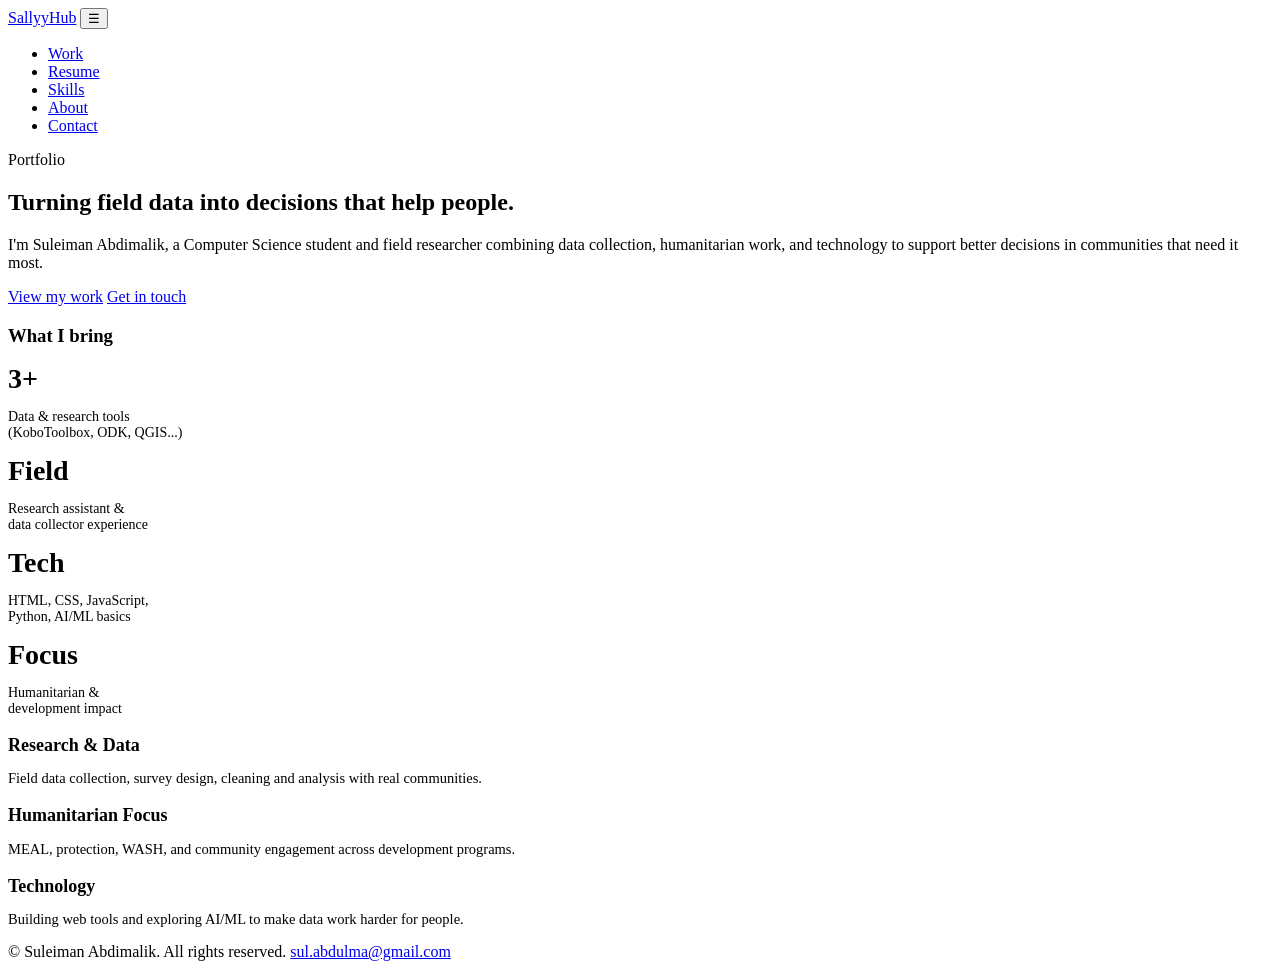
==== index.html @ c83473b5 "Upload website files" ====
<!DOCTYPE html>
<html lang="en">
<head>
<meta charset="UTF-8">
<meta name="viewport" content="width=device-width, initial-scale=1.0">
<title>SallyyHub — Suleiman Abdimalik</title>
<meta name="description" content="Portfolio of Suleiman Abdimalik — Computer Science student, researcher and field data collector.">
<link rel="preconnect" href="https://fonts.googleapis.com">
<link href="https://fonts.googleapis.com/css2?family=Space+Grotesk:wght@500;700&family=Inter:wght@400;500;600;700&display=swap" rel="stylesheet">
<link rel="stylesheet" href="css/style.css">
</head>
<body>

<!-- ============ HEADER / NAV ============ -->
<header class="site-header">
  <nav class="navbar">
    <a href="index.html" class="navbar__brand">Sallyy<span>Hub</span></a>
    <button class="navbar__toggle" aria-label="Toggle menu" aria-expanded="false">&#9776;</button>
    <ul class="navbar__links">
      <li><a href="work.html">Work</a></li>
      <li><a href="resume.html">Resume</a></li>
      <li><a href="skills.html">Skills</a></li>
      <li><a href="about.html">About</a></li>
      <li><a href="contact.html" class="navbar__cta">Contact</a></li>
    </ul>
  </nav>
</header>

<!-- ============ HERO ============ -->
<section class="hero">
  <div class="container hero-grid">
    <div>
      <span class="eyebrow">Portfolio</span>
      <h1>Turning field data into decisions that help people.</h1>
      <p class="lead">
        I'm Suleiman Abdimalik, a Computer Science student and field researcher combining
        data collection, humanitarian work, and technology to support better decisions
        in communities that need it most.
      </p>
      <div class="btn-row">
        <a href="work.html" class="btn btn--primary">View my work</a>
        <a href="contact.html" class="btn btn--ghost">Get in touch</a>
      </div>
    </div>

    <div class="card">
      <h3 style="margin-bottom: 16px;">What I bring</h3>
      <div class="grid-2" style="gap: 16px;">
        <div>
          <strong style="font-family: var(--font-display); font-size: 28px;">3+</strong>
          <p style="color: var(--text-muted); font-size: 14px;">Data &amp; research tools<br>(KoboToolbox, ODK, QGIS...)</p>
        </div>
        <div>
          <strong style="font-family: var(--font-display); font-size: 28px;">Field</strong>
          <p style="color: var(--text-muted); font-size: 14px;">Research assistant &amp;<br>data collector experience</p>
        </div>
        <div>
          <strong style="font-family: var(--font-display); font-size: 28px;">Tech</strong>
          <p style="color: var(--text-muted); font-size: 14px;">HTML, CSS, JavaScript,<br>Python, AI/ML basics</p>
        </div>
        <div>
          <strong style="font-family: var(--font-display); font-size: 28px;">Focus</strong>
          <p style="color: var(--text-muted); font-size: 14px;">Humanitarian &amp;<br>development impact</p>
        </div>
      </div>
    </div>
  </div>
</section>

<!-- ============ QUICK ABOUT STRIP ============ -->
<section class="section" style="padding-top:0;">
  <div class="container">
    <div class="grid-3">
      <div class="card">
        <h3 style="font-size:18px; margin-bottom:8px;">Research &amp; Data</h3>
        <p style="color:var(--text-muted); font-size:14.5px;">Field data collection, survey design, cleaning and analysis with real communities.</p>
      </div>
      <div class="card">
        <h3 style="font-size:18px; margin-bottom:8px;">Humanitarian Focus</h3>
        <p style="color:var(--text-muted); font-size:14.5px;">MEAL, protection, WASH, and community engagement across development programs.</p>
      </div>
      <div class="card">
        <h3 style="font-size:18px; margin-bottom:8px;">Technology</h3>
        <p style="color:var(--text-muted); font-size:14.5px;">Building web tools and exploring AI/ML to make data work harder for people.</p>
      </div>
    </div>
  </div>
</section>

<!-- ============ FOOTER ============ -->
<footer class="site-footer">
  <div class="container">
    <span>&copy; <span data-year></span> Suleiman Abdimalik. All rights reserved.</span>
    <span><a href="mailto:sul.abdulma@gmail.com">sul.abdulma@gmail.com</a></span>
  </div>
</footer>

<script src="js/main.js"></script>
</body>
</html>
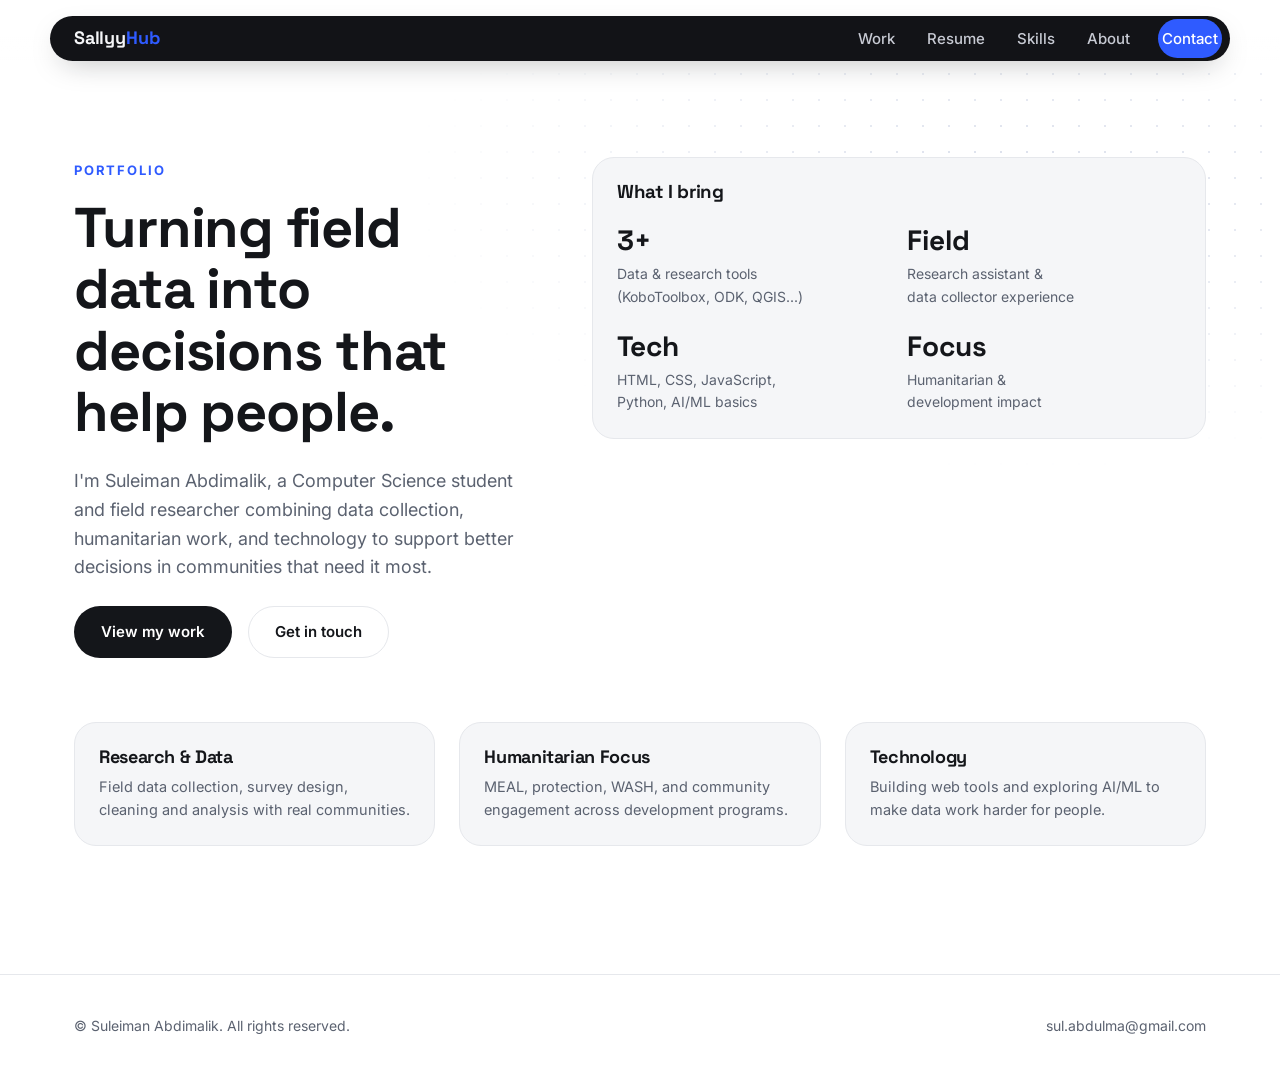
==== commit 45a8bd63: "Fix portfolio asset paths and remove dead placeholder links" ====
--- a/index.html
+++ b/index.html
@@ -7,11 +7,9 @@
 <meta name="description" content="Portfolio of Suleiman Abdimalik — Computer Science student, researcher and field data collector.">
 <link rel="preconnect" href="https://fonts.googleapis.com">
 <link href="https://fonts.googleapis.com/css2?family=Space+Grotesk:wght@500;700&family=Inter:wght@400;500;600;700&display=swap" rel="stylesheet">
-<link rel="stylesheet" href="css/style.css">
+<link rel="stylesheet" href="style.css">
 </head>
 <body>
-
-<!-- ============ HEADER / NAV ============ -->
 <header class="site-header">
   <nav class="navbar">
     <a href="index.html" class="navbar__brand">Sallyy<span>Hub</span></a>
@@ -25,76 +23,38 @@
     </ul>
   </nav>
 </header>
-
-<!-- ============ HERO ============ -->
 <section class="hero">
   <div class="container hero-grid">
     <div>
       <span class="eyebrow">Portfolio</span>
       <h1>Turning field data into decisions that help people.</h1>
-      <p class="lead">
-        I'm Suleiman Abdimalik, a Computer Science student and field researcher combining
-        data collection, humanitarian work, and technology to support better decisions
-        in communities that need it most.
-      </p>
+      <p class="lead">I'm Suleiman Abdimalik, a Computer Science student and field researcher combining data collection, humanitarian work, and technology to support better decisions in communities that need it most.</p>
       <div class="btn-row">
         <a href="work.html" class="btn btn--primary">View my work</a>
         <a href="contact.html" class="btn btn--ghost">Get in touch</a>
       </div>
     </div>
-
     <div class="card">
       <h3 style="margin-bottom: 16px;">What I bring</h3>
       <div class="grid-2" style="gap: 16px;">
-        <div>
-          <strong style="font-family: var(--font-display); font-size: 28px;">3+</strong>
-          <p style="color: var(--text-muted); font-size: 14px;">Data &amp; research tools<br>(KoboToolbox, ODK, QGIS...)</p>
-        </div>
-        <div>
-          <strong style="font-family: var(--font-display); font-size: 28px;">Field</strong>
-          <p style="color: var(--text-muted); font-size: 14px;">Research assistant &amp;<br>data collector experience</p>
-        </div>
-        <div>
-          <strong style="font-family: var(--font-display); font-size: 28px;">Tech</strong>
-          <p style="color: var(--text-muted); font-size: 14px;">HTML, CSS, JavaScript,<br>Python, AI/ML basics</p>
-        </div>
-        <div>
-          <strong style="font-family: var(--font-display); font-size: 28px;">Focus</strong>
-          <p style="color: var(--text-muted); font-size: 14px;">Humanitarian &amp;<br>development impact</p>
-        </div>
+        <div><strong style="font-family: var(--font-display); font-size: 28px;">3+</strong><p style="color: var(--text-muted); font-size: 14px;">Data &amp; research tools<br>(KoboToolbox, ODK, QGIS...)</p></div>
+        <div><strong style="font-family: var(--font-display); font-size: 28px;">Field</strong><p style="color: var(--text-muted); font-size: 14px;">Research assistant &amp;<br>data collector experience</p></div>
+        <div><strong style="font-family: var(--font-display); font-size: 28px;">Tech</strong><p style="color: var(--text-muted); font-size: 14px;">HTML, CSS, JavaScript,<br>Python, AI/ML basics</p></div>
+        <div><strong style="font-family: var(--font-display); font-size: 28px;">Focus</strong><p style="color: var(--text-muted); font-size: 14px;">Humanitarian &amp;<br>development impact</p></div>
       </div>
     </div>
   </div>
 </section>
-
-<!-- ============ QUICK ABOUT STRIP ============ -->
 <section class="section" style="padding-top:0;">
   <div class="container">
     <div class="grid-3">
-      <div class="card">
-        <h3 style="font-size:18px; margin-bottom:8px;">Research &amp; Data</h3>
-        <p style="color:var(--text-muted); font-size:14.5px;">Field data collection, survey design, cleaning and analysis with real communities.</p>
-      </div>
-      <div class="card">
-        <h3 style="font-size:18px; margin-bottom:8px;">Humanitarian Focus</h3>
-        <p style="color:var(--text-muted); font-size:14.5px;">MEAL, protection, WASH, and community engagement across development programs.</p>
-      </div>
-      <div class="card">
-        <h3 style="font-size:18px; margin-bottom:8px;">Technology</h3>
-        <p style="color:var(--text-muted); font-size:14.5px;">Building web tools and exploring AI/ML to make data work harder for people.</p>
-      </div>
+      <div class="card"><h3 style="font-size:18px; margin-bottom:8px;">Research &amp; Data</h3><p style="color:var(--text-muted); font-size:14.5px;">Field data collection, survey design, cleaning and analysis with real communities.</p></div>
+      <div class="card"><h3 style="font-size:18px; margin-bottom:8px;">Humanitarian Focus</h3><p style="color:var(--text-muted); font-size:14.5px;">MEAL, protection, WASH, and community engagement across development programs.</p></div>
+      <div class="card"><h3 style="font-size:18px; margin-bottom:8px;">Technology</h3><p style="color:var(--text-muted); font-size:14.5px;">Building web tools and exploring AI/ML to make data work harder for people.</p></div>
     </div>
   </div>
 </section>
-
-<!-- ============ FOOTER ============ -->
-<footer class="site-footer">
-  <div class="container">
-    <span>&copy; <span data-year></span> Suleiman Abdimalik. All rights reserved.</span>
-    <span><a href="mailto:sul.abdulma@gmail.com">sul.abdulma@gmail.com</a></span>
-  </div>
-</footer>
-
-<script src="js/main.js"></script>
+<footer class="site-footer"><div class="container"><span>&copy; <span data-year></span> Suleiman Abdimalik. All rights reserved.</span><span><a href="mailto:sul.abdulma@gmail.com">sul.abdulma@gmail.com</a></span></div></footer>
+<script src="main.js"></script>
 </body>
 </html>
--- a/style.css
+++ b/style.css
@@ -0,0 +1,567 @@
+/* =========================================================
+   SallyyHub Portfolio — Global Stylesheet
+   -----------------------------------------------------------
+   HOW THIS FILE IS ORGANIZED (read this if you're new):
+   1. DESIGN TOKENS   -> colors, fonts, spacing (change look here)
+   2. RESET / BASE     -> browser defaults, typography
+   3. LAYOUT HELPERS   -> .container, sections, grid
+   4. HEADER / NAV      -> the floating pill navbar
+   5. HERO               -> big intro sections on each page
+   6. COMPONENTS         -> cards, badges, buttons, footer
+   7. PAGE-SPECIFIC       -> About photo badge, skills grid, etc.
+   8. RESPONSIVE / MOBILE -> small screens
+   ========================================================= */
+
+/* -----------------------------------------------------------
+   1. DESIGN TOKENS
+   Change a value here and it updates everywhere on the site.
+----------------------------------------------------------- */
+:root {
+  /* Colors */
+  --bg: #ffffff;
+  --bg-soft: #f5f6f8;
+  --bg-dark: #121317;
+  --text: #14161a;
+  --text-muted: #5b6270;
+  --text-on-dark: #f5f6f8;
+  --accent: #2f5bff;      /* primary blue accent (labels, links) */
+  --accent-soft: #eaf0ff; /* light tint of accent, used for chips */
+  --border: #e6e8ec;
+
+  /* Data/field-work motif accent — small dotted-grid pattern used
+     behind hero copy, a nod to field data collection points. */
+  --grid-dot: #d8ddea;
+
+  /* Radii */
+  --radius-pill: 999px;
+  --radius-lg: 22px;
+  --radius-md: 14px;
+
+  /* Fonts */
+  --font-display: 'Space Grotesk', 'Helvetica Neue', Arial, sans-serif;
+  --font-body: 'Inter', 'Helvetica Neue', Arial, sans-serif;
+
+  /* Spacing scale */
+  --space-1: 8px;
+  --space-2: 16px;
+  --space-3: 24px;
+  --space-4: 40px;
+  --space-5: 64px;
+  --space-6: 96px;
+}
+
+/* -----------------------------------------------------------
+   2. RESET / BASE
+----------------------------------------------------------- */
+* { box-sizing: border-box; margin: 0; padding: 0; }
+
+html { scroll-behavior: smooth; }
+
+body {
+  font-family: var(--font-body);
+  color: var(--text);
+  background: var(--bg);
+  line-height: 1.6;
+  -webkit-font-smoothing: antialiased;
+}
+
+img { max-width: 100%; display: block; }
+
+a { color: inherit; text-decoration: none; }
+
+ul { list-style: none; }
+
+h1, h2, h3, h4 {
+  font-family: var(--font-display);
+  line-height: 1.1;
+  letter-spacing: -0.02em;
+  font-weight: 700;
+}
+
+/* Visible keyboard focus (accessibility) */
+a:focus-visible, button:focus-visible, input:focus-visible, textarea:focus-visible {
+  outline: 2px solid var(--accent);
+  outline-offset: 3px;
+}
+
+@media (prefers-reduced-motion: reduce) {
+  * { animation: none !important; transition: none !important; scroll-behavior: auto !important; }
+}
+
+/* -----------------------------------------------------------
+   3. LAYOUT HELPERS
+----------------------------------------------------------- */
+.container {
+  width: 100%;
+  max-width: 1180px;
+  margin: 0 auto;
+  padding: 0 var(--space-3);
+}
+
+.section {
+  padding: var(--space-5) 0;
+}
+
+.eyebrow {
+  display: inline-block;
+  font-family: var(--font-body);
+  font-weight: 700;
+  font-size: 13px;
+  letter-spacing: 0.14em;
+  text-transform: uppercase;
+  color: var(--accent);
+  margin-bottom: var(--space-2);
+}
+
+/* -----------------------------------------------------------
+   4. HEADER / NAV — floating dark pill navbar
+----------------------------------------------------------- */
+.site-header {
+  position: sticky;
+  top: 0;
+  z-index: 50;
+  padding: var(--space-2) var(--space-3) 0;
+  background: linear-gradient(to bottom, var(--bg) 60%, transparent);
+}
+
+.navbar {
+  max-width: 1180px;
+  margin: 0 auto;
+  background: var(--bg-dark);
+  border-radius: var(--radius-pill);
+  display: flex;
+  align-items: center;
+  justify-content: space-between;
+  padding: var(--space-1) var(--space-1) var(--space-1) var(--space-3);
+  box-shadow: 0 10px 30px -12px rgba(18, 19, 23, 0.35);
+}
+
+.navbar__brand {
+  font-family: var(--font-display);
+  font-weight: 700;
+  font-size: 18px;
+  color: var(--text-on-dark);
+  letter-spacing: -0.01em;
+}
+
+.navbar__brand span { color: var(--accent); }
+
+.navbar__links {
+  display: flex;
+  align-items: center;
+  gap: var(--space-3);
+}
+
+.navbar__links a {
+  color: #c7cad3;
+  font-size: 15px;
+  font-weight: 500;
+  padding: 10px 4px;
+  transition: color 0.15s ease;
+}
+
+.navbar__links a:hover,
+.navbar__links a[aria-current="page"] {
+  color: var(--text-on-dark);
+}
+
+.navbar__cta {
+  background: var(--accent);
+  color: #fff !important;
+  padding: 10px 20px;
+  border-radius: var(--radius-pill);
+  font-weight: 600;
+  font-size: 14px;
+}
+
+.navbar__toggle {
+  display: none;
+  background: none;
+  border: none;
+  color: var(--text-on-dark);
+  font-size: 24px;
+  cursor: pointer;
+  padding: 6px 10px;
+}
+
+/* -----------------------------------------------------------
+   5. HERO
+----------------------------------------------------------- */
+.hero {
+  position: relative;
+  padding: var(--space-6) 0 var(--space-5);
+  overflow: hidden;
+}
+
+/* subtle dotted-grid motif = data collection points */
+.hero::before {
+  content: "";
+  position: absolute;
+  inset: 0;
+  background-image: radial-gradient(var(--grid-dot) 1.5px, transparent 1.5px);
+  background-size: 26px 26px;
+  -webkit-mask-image: radial-gradient(ellipse 70% 60% at 80% 20%, black, transparent 70%);
+          mask-image: radial-gradient(ellipse 70% 60% at 80% 20%, black, transparent 70%);
+  pointer-events: none;
+  z-index: 0;
+}
+
+.hero > .container { position: relative; z-index: 1; }
+
+.hero h1 {
+  font-size: clamp(34px, 5vw, 56px);
+  max-width: 16ch;
+  margin-bottom: var(--space-3);
+}
+
+.hero p.lead {
+  font-size: 18px;
+  color: var(--text-muted);
+  max-width: 60ch;
+  margin-bottom: var(--space-3);
+}
+
+.hero-grid {
+  display: grid;
+  grid-template-columns: 0.85fr 1.15fr;
+  gap: var(--space-5);
+  align-items: start;
+}
+
+@media (max-width: 860px) {
+  .hero-grid { grid-template-columns: 1fr; }
+}
+
+/* -----------------------------------------------------------
+   6. COMPONENTS
+----------------------------------------------------------- */
+.btn {
+  display: inline-flex;
+  align-items: center;
+  gap: 8px;
+  padding: 13px 26px;
+  border-radius: var(--radius-pill);
+  font-weight: 600;
+  font-size: 15px;
+  border: 1px solid transparent;
+  cursor: pointer;
+}
+
+.btn--primary { background: var(--text); color: #fff; }
+.btn--primary:hover { background: var(--accent); }
+
+.btn--ghost { background: transparent; color: var(--text); border-color: var(--border); }
+.btn--ghost:hover { border-color: var(--text); }
+
+.btn-row { display: flex; gap: var(--space-2); flex-wrap: wrap; }
+
+.card {
+  background: var(--bg-soft);
+  border: 1px solid var(--border);
+  border-radius: var(--radius-lg);
+  padding: var(--space-3);
+}
+
+.chip {
+  display: inline-block;
+  background: var(--accent-soft);
+  color: var(--accent);
+  font-size: 13px;
+  font-weight: 600;
+  padding: 6px 14px;
+  border-radius: var(--radius-pill);
+  margin: 0 8px 8px 0;
+}
+
+.grid-3 { display: grid; grid-template-columns: repeat(3, 1fr); gap: var(--space-3); }
+.grid-2 { display: grid; grid-template-columns: repeat(2, 1fr); gap: var(--space-3); }
+
+@media (max-width: 860px) {
+  .grid-3, .grid-2 { grid-template-columns: 1fr; }
+}
+
+.site-footer {
+  border-top: 1px solid var(--border);
+  padding: var(--space-4) 0;
+  margin-top: var(--space-5);
+}
+
+.site-footer .container {
+  display: flex;
+  justify-content: space-between;
+  align-items: center;
+  flex-wrap: wrap;
+  gap: var(--space-2);
+  color: var(--text-muted);
+  font-size: 14px;
+}
+
+.site-footer a:hover { color: var(--accent); }
+
+/* -----------------------------------------------------------
+   7. PAGE-SPECIFIC
+----------------------------------------------------------- */
+
+/* --- About: photo with floating name badge (like the reference site) --- */
+.photo-frame {
+  position: relative;
+  border-radius: var(--radius-lg);
+  overflow: hidden;
+  background: var(--bg-soft);
+  border: 1px solid var(--border);
+  aspect-ratio: 4 / 5;
+}.photo-frame {
+  position: relative;
+  border-radius: var(--radius-lg);
+  overflow: hidden;
+  background: var(--bg-soft);
+  border: 1px solid var(--border);
+  aspect-ratio: 4 / 5;
+}.photo-frame img {
+  transition: transform 0.6s ease;
+}
+
+.photo-frame:hover img {
+  transform: scale(1.06);
+}
+
+.photo-frame img { width: 100%; height: 100%; object-fit: cover; }
+
+.photo-frame img { width: 100%; height: 100%; object-fit: cover; }
+
+.photo-badge {
+  position: absolute;
+  left: var(--space-2);
+  bottom: var(--space-2);
+  background: rgba(255,255,255,0.92);
+  backdrop-filter: blur(6px);
+  border-radius: var(--radius-md);
+  padding: 10px 16px;
+}
+
+.photo-badge strong { display: block; font-family: var(--font-display); font-size: 15px; }
+.photo-badge span { font-size: 13px; color: var(--text-muted); }
+
+.prose p { margin-bottom: var(--space-2); color: var(--text-muted); }
+.prose p:last-child { margin-bottom: 0; }
+
+/* --- Skills page --- */
+.skill-category h3 {
+  font-size: 20px;
+  margin-bottom: var(--space-2);
+}
+
+.skill-category { margin-bottom: var(--space-4); }
+
+/* --- Work / Projects --- */
+.project-card {
+  background: var(--bg);
+  border: 1px solid var(--border);
+  border-radius: var(--radius-lg);
+  overflow: hidden;
+  display: flex;
+  flex-direction: column;
+}.project-card__thumb {
+  aspect-ratio: 16 / 10;
+  background: var(--bg-soft);
+  display: flex;
+  align-items: center;
+  justify-content: center;
+  color: var(--text-muted);
+  font-size: 13px;
+  border-bottom: 1px solid var(--border);
+}.project-card__thumb img {
+  transition: transform 0.5s ease;
+}
+
+.project-card:hover .project-card__thumb img {
+  transform: scale(1.08);
+}
+
+.project-card__thumb {
+  aspect-ratio: 16 / 10;
+  background: var(--bg-soft);
+  display: flex;
+  align-items: center;
+  justify-content: center;
+  color: var(--text-muted);
+  font-size: 13px;
+  border-bottom: 1px solid var(--border);
+}
+
+.project-card__body { padding: var(--space-3); flex: 1; display: flex; flex-direction: column; }
+.project-card__body h3 { font-size: 19px; margin-bottom: 8px; }
+.project-card__body p { color: var(--text-muted); font-size: 14.5px; margin-bottom: var(--space-2); flex: 1; }
+
+/* --- Resume timeline --- */
+.timeline-item {
+  border-left: 2px solid var(--border);
+  padding-left: var(--space-3);
+  padding-bottom: var(--space-4);
+  position: relative;
+}
+
+.timeline-item::before {
+  content: "";
+  position: absolute;
+  left: -7px;
+  top: 4px;
+  width: 12px;
+  height: 12px;
+  border-radius: 50%;
+  background: var(--accent);
+}
+
+.timeline-item .meta { color: var(--text-muted); font-size: 14px; margin-bottom: 6px; }
+
+/* --- Contact --- */
+.contact-grid {
+  display: grid;
+  grid-template-columns: 1fr 1fr;
+  gap: var(--space-4);
+}
+
+@media (max-width: 860px) { .contact-grid { grid-template-columns: 1fr; } }
+
+.form-field { margin-bottom: var(--space-2); }
+.form-field label { display: block; font-size: 14px; font-weight: 600; margin-bottom: 6px; }
+.form-field input, .form-field textarea {
+  width: 100%;
+  padding: 12px 14px;
+  border-radius: var(--radius-md);
+  border: 1px solid var(--border);
+  font-family: var(--font-body);
+  font-size: 15px;
+  background: var(--bg-soft);
+}
+
+.contact-info-item { display: flex; align-items: center; gap: 12px; margin-bottom: var(--space-2); }
+.contact-info-item .icon {
+  width: 40px; height: 40px; border-radius: 50%;
+  background: var(--accent-soft); color: var(--accent);
+  display: flex; align-items: center; justify-content: center;
+  font-size: 16px; flex-shrink: 0;
+}
+
+/* -----------------------------------------------------------
+   8. RESPONSIVE / MOBILE NAV
+----------------------------------------------------------- */
+@media (max-width: 760px) {
+  .navbar__toggle { display: block; }
+
+  .navbar__links {
+    position: absolute;
+    top: 64px;
+    left: 0;
+    right: 0;
+    background: var(--bg-dark);
+    flex-direction: column;
+    align-items: flex-start;
+    gap: 0;
+    padding: var(--space-2) var(--space-3) var(--space-3);
+    border-radius: 0 0 var(--radius-lg) var(--radius-lg);
+    display: none;
+  }
+
+  .navbar__links.is-open { display: flex; }
+  .navbar__links a { width: 100%; padding: 12px 0; }
+  .navbar__cta { margin-top: 8px; }
+}.hero-kicker {
+  display: flex;
+  justify-content: space-between;
+  align-items: center;
+  font-size: 13px;
+  font-weight: 600;
+  text-transform: uppercase;
+  letter-spacing: 0.08em;
+  color: var(--text-muted);
+  border-bottom: 1px solid var(--border);
+  padding-bottom: var(--space-2);
+  margin-bottom: var(--space-3);
+}/* --- Skills page: certification-style cards --- */
+.cert-grid {
+  display: grid;
+  grid-template-columns: repeat(auto-fit, minmax(270px, 1fr));
+  gap: var(--space-3);
+}
+
+.cert-card {
+  background: var(--bg);
+  border: 1px solid var(--border);
+  border-radius: var(--radius-lg);
+  overflow: hidden;
+  display: flex;
+  flex-direction: column;
+}
+
+.cert-card__header {
+  background: var(--bg-soft);
+  padding: var(--space-3);
+  border-bottom: 1px solid var(--border);
+  display: flex;
+  align-items: center;
+  gap: 12px;
+}
+
+.cert-card__icon { font-size: 28px; line-height: 1; }
+.cert-card__header h3 { font-size: 19px; }
+
+.cert-card__body {
+  padding: var(--space-3);
+  flex: 1;
+  display: flex;
+  flex-direction: column;
+  gap: var(--space-2);
+}
+
+.cert-badge {
+  display: inline-block;
+  background: var(--accent-soft);
+  color: var(--accent);
+  font-size: 12px;
+  font-weight: 700;
+  letter-spacing: 0.04em;
+  text-transform: uppercase;
+  padding: 5px 12px;
+  border-radius: var(--radius-pill);
+  width: fit-content;
+}
+
+.cert-list { display: flex; flex-direction: column; gap: 8px; }
+.cert-list li {
+  display: flex;
+  gap: 8px;
+  align-items: flex-start;
+  font-size: 14.5px;
+  color: var(--text);
+}
+.cert-list li::before {
+  content: "✓";
+  color: var(--accent);
+  font-weight: 700;
+  flex-shrink: 0;
+}
+
+.cert-highlight {
+  background: var(--accent-soft);
+  border-left: 3px solid var(--accent);
+  border-radius: var(--radius-md);
+  padding: 12px 14px;
+  font-size: 13.5px;
+  color: var(--text);
+}
+
+.cert-chips { display: flex; flex-wrap: wrap; gap: 6px; margin-top: 4px; }
+.cert-chips span {
+  background: var(--bg-soft);
+  border: 1px solid var(--border);
+  font-size: 12.5px;
+  color: var(--text-muted);
+  padding: 4px 10px;
+  border-radius: var(--radius-pill);
+}.cert-card__logo {
+  height: 30px;
+  width: auto;
+  max-width: 120px;
+  object-fit: contain;
+}
